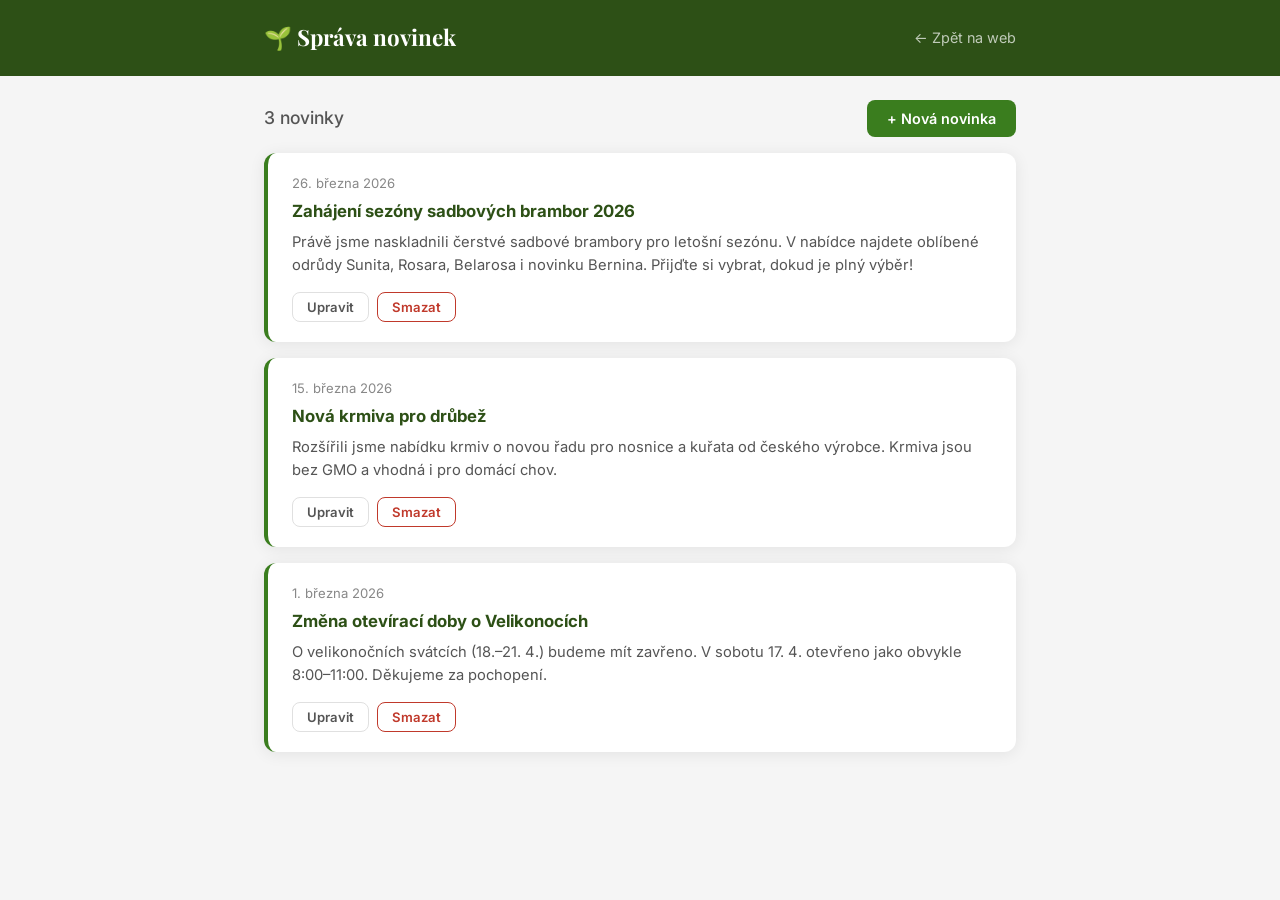
==== admin.html @ 7dfeac95 "Redakční systém novinek na samostatné admin stránce - Novinky se načítají z data.json (3 ukázkové) -" ====
<!DOCTYPE html>
<html lang="cs">
<head>
    <meta charset="UTF-8">
    <meta name="viewport" content="width=device-width, initial-scale=1.0">
    <title>Správa novinek – Mikroagra</title>
    <link rel="preconnect" href="https://fonts.googleapis.com">
    <link href="https://fonts.googleapis.com/css2?family=Inter:wght@400;500;600;700&family=Playfair+Display:wght@700&display=swap" rel="stylesheet">
    <style>
        *, *::before, *::after { margin: 0; padding: 0; box-sizing: border-box; }

        :root {
            --green-dark: #2d5016;
            --green: #3a7d1e;
            --green-light: #5fa33a;
            --green-pale: #e8f5e0;
            --red: #c0392b;
            --red-pale: #fde8e8;
            --text: #1a1a1a;
            --text-light: #555;
            --text-muted: #888;
            --white: #ffffff;
            --gray-bg: #f5f5f5;
            --border: #e0e0e0;
            --shadow: 0 2px 16px rgba(0,0,0,0.08);
            --radius: 12px;
            --radius-sm: 8px;
        }

        body {
            font-family: 'Inter', -apple-system, BlinkMacSystemFont, sans-serif;
            color: var(--text);
            line-height: 1.6;
            background: var(--gray-bg);
            min-height: 100vh;
        }

        /* ===== Header ===== */
        .admin-header {
            background: var(--green-dark);
            color: var(--white);
            padding: 20px 0;
        }

        .admin-header .container {
            display: flex;
            align-items: center;
            justify-content: space-between;
        }

        .admin-header h1 {
            font-family: 'Playfair Display', serif;
            font-size: 1.4rem;
            font-weight: 700;
        }

        .admin-header a {
            color: rgba(255,255,255,0.7);
            text-decoration: none;
            font-size: 0.9rem;
        }

        .admin-header a:hover { color: var(--white); }

        .container {
            max-width: 800px;
            margin: 0 auto;
            padding: 0 24px;
        }

        /* ===== Toolbar ===== */
        .toolbar {
            display: flex;
            justify-content: space-between;
            align-items: center;
            padding: 24px 0 16px;
        }

        .toolbar h2 {
            font-size: 1.1rem;
            color: var(--text-light);
            font-weight: 500;
        }

        /* ===== Buttons ===== */
        .btn {
            display: inline-flex;
            align-items: center;
            gap: 6px;
            padding: 10px 20px;
            border: none;
            border-radius: var(--radius-sm);
            font-size: 0.9rem;
            font-weight: 600;
            font-family: inherit;
            cursor: pointer;
            transition: all 0.2s;
        }

        .btn-primary {
            background: var(--green);
            color: var(--white);
        }

        .btn-primary:hover {
            background: var(--green-light);
        }

        .btn-sm {
            padding: 6px 14px;
            font-size: 0.82rem;
        }

        .btn-outline {
            background: transparent;
            border: 1px solid var(--border);
            color: var(--text-light);
        }

        .btn-outline:hover {
            border-color: var(--green);
            color: var(--green);
        }

        .btn-danger {
            background: transparent;
            border: 1px solid var(--red);
            color: var(--red);
        }

        .btn-danger:hover {
            background: var(--red);
            color: var(--white);
        }

        /* ===== Novinka card v seznamu ===== */
        .novinky-admin-list {
            display: flex;
            flex-direction: column;
            gap: 16px;
            padding-bottom: 40px;
        }

        .novinka-admin-card {
            background: var(--white);
            border-radius: var(--radius);
            padding: 20px 24px;
            box-shadow: var(--shadow);
            border-left: 4px solid var(--green);
        }

        .novinka-admin-card .meta {
            font-size: 0.82rem;
            color: var(--text-muted);
            margin-bottom: 4px;
        }

        .novinka-admin-card h3 {
            font-size: 1.05rem;
            color: var(--green-dark);
            margin-bottom: 6px;
        }

        .novinka-admin-card p {
            color: var(--text-light);
            font-size: 0.92rem;
            margin-bottom: 14px;
        }

        .novinka-admin-card .actions {
            display: flex;
            gap: 8px;
        }

        .empty-state {
            text-align: center;
            padding: 60px 20px;
            color: var(--text-muted);
            font-size: 0.95rem;
        }

        /* ===== Formulář (nová / upravit) ===== */
        .form-card {
            background: var(--white);
            border-radius: var(--radius);
            padding: 28px;
            box-shadow: var(--shadow);
            margin-bottom: 24px;
            display: none;
        }

        .form-card.visible { display: block; }

        .form-card h3 {
            font-family: 'Playfair Display', serif;
            color: var(--green-dark);
            font-size: 1.2rem;
            margin-bottom: 20px;
        }

        .field {
            margin-bottom: 16px;
        }

        .field label {
            display: block;
            font-size: 0.85rem;
            font-weight: 600;
            color: var(--text-light);
            margin-bottom: 6px;
        }

        .field input,
        .field textarea {
            width: 100%;
            padding: 10px 14px;
            border: 1px solid var(--border);
            border-radius: var(--radius-sm);
            font-size: 0.95rem;
            font-family: inherit;
            transition: border-color 0.2s;
        }

        .field input:focus,
        .field textarea:focus {
            outline: none;
            border-color: var(--green);
        }

        .field textarea {
            min-height: 100px;
            resize: vertical;
        }

        .form-actions {
            display: flex;
            gap: 10px;
            justify-content: flex-end;
            margin-top: 8px;
        }

        /* ===== Status zpráva ===== */
        .status-msg {
            position: fixed;
            bottom: 24px;
            left: 50%;
            transform: translateX(-50%);
            background: var(--green-dark);
            color: var(--white);
            padding: 12px 28px;
            border-radius: var(--radius);
            font-size: 0.9rem;
            font-weight: 500;
            box-shadow: 0 4px 20px rgba(0,0,0,0.2);
            opacity: 0;
            transition: opacity 0.3s;
            pointer-events: none;
        }

        .status-msg.show { opacity: 1; }

        @media (max-width: 640px) {
            .toolbar { flex-direction: column; gap: 12px; align-items: stretch; }
            .novinka-admin-card .actions { flex-wrap: wrap; }
        }
    </style>
</head>
<body>

<header class="admin-header">
    <div class="container">
        <h1>🌱 Správa novinek</h1>
        <a href="index.html">← Zpět na web</a>
    </div>
</header>

<main class="container">
    <div class="toolbar">
        <h2 id="countLabel"></h2>
        <button class="btn btn-primary" id="btnNew">+ Nová novinka</button>
    </div>

    <!-- Formulář pro vytvoření / úpravu -->
    <div class="form-card" id="formCard">
        <h3 id="formTitle">Nová novinka</h3>
        <div class="field">
            <label for="fDatum">Datum</label>
            <input type="date" id="fDatum">
        </div>
        <div class="field">
            <label for="fTitulek">Titulek</label>
            <input type="text" id="fTitulek" placeholder="Nadpis novinky">
        </div>
        <div class="field">
            <label for="fText">Text</label>
            <textarea id="fText" placeholder="Obsah novinky…"></textarea>
        </div>
        <div class="form-actions">
            <button class="btn btn-outline" id="btnCancel">Zrušit</button>
            <button class="btn btn-primary" id="btnSave">Uložit</button>
        </div>
    </div>

    <!-- Seznam novinek -->
    <div class="novinky-admin-list" id="list"></div>
</main>

<div class="status-msg" id="statusMsg"></div>

<script>
const DATA_FILE = 'data.json';
const STORAGE_KEY = 'mikroagra_data';
let data = null;
let editIndex = -1; // -1 = nová, >= 0 = editace

// ===== Inicializace =====
document.addEventListener('DOMContentLoaded', async () => {
    await loadData();
    renderList();

    document.getElementById('btnNew').addEventListener('click', openNew);
    document.getElementById('btnCancel').addEventListener('click', closeForm);
    document.getElementById('btnSave').addEventListener('click', saveForm);
});

// ===== Data =====
async function loadData() {
    // Zkusit localStorage
    const saved = localStorage.getItem(STORAGE_KEY);
    if (saved) {
        try { data = JSON.parse(saved); return; } catch {}
    }
    // Fallback: soubor
    try {
        const resp = await fetch(DATA_FILE + '?t=' + Date.now());
        data = await resp.json();
    } catch {
        data = { novinky: [] };
    }
}

function persist() {
    localStorage.setItem(STORAGE_KEY, JSON.stringify(data));
}

// ===== Vykreslení seznamu =====
function renderList() {
    const list = document.getElementById('list');
    const novinky = data.novinky || [];
    document.getElementById('countLabel').textContent =
        novinky.length === 0 ? 'Žádné novinky' :
        novinky.length === 1 ? '1 novinka' :
        novinky.length < 5 ? novinky.length + ' novinky' :
        novinky.length + ' novinek';

    if (novinky.length === 0) {
        list.innerHTML = '<div class="empty-state">Zatím žádné novinky. Přidejte první!</div>';
        return;
    }

    list.innerHTML = novinky.map((n, i) => `
        <div class="novinka-admin-card">
            <div class="meta">${formatDate(n.datum)}</div>
            <h3>${esc(n.titulek)}</h3>
            <p>${esc(n.text)}</p>
            <div class="actions">
                <button class="btn btn-sm btn-outline" onclick="openEdit(${i})">Upravit</button>
                <button class="btn btn-sm btn-danger" onclick="deleteNovinka(${i})">Smazat</button>
            </div>
        </div>
    `).join('');
}

// ===== Formulář =====
function openNew() {
    editIndex = -1;
    document.getElementById('formTitle').textContent = 'Nová novinka';
    document.getElementById('fDatum').value = new Date().toISOString().split('T')[0];
    document.getElementById('fTitulek').value = '';
    document.getElementById('fText').value = '';
    document.getElementById('formCard').classList.add('visible');
    document.getElementById('fTitulek').focus();
}

function openEdit(i) {
    editIndex = i;
    const n = data.novinky[i];
    document.getElementById('formTitle').textContent = 'Upravit novinku';
    document.getElementById('fDatum').value = n.datum;
    document.getElementById('fTitulek').value = n.titulek;
    document.getElementById('fText').value = n.text;
    document.getElementById('formCard').classList.add('visible');
    document.getElementById('fTitulek').focus();
}

function closeForm() {
    document.getElementById('formCard').classList.remove('visible');
    editIndex = -1;
}

function saveForm() {
    const datum = document.getElementById('fDatum').value;
    const titulek = document.getElementById('fTitulek').value.trim();
    const text = document.getElementById('fText').value.trim();

    if (!titulek) {
        document.getElementById('fTitulek').focus();
        return;
    }

    const novinka = { datum, titulek, text };

    if (editIndex >= 0) {
        data.novinky[editIndex] = novinka;
        showStatus('Novinka upravena');
    } else {
        data.novinky.unshift(novinka);
        showStatus('Novinka přidána');
    }

    persist();
    closeForm();
    renderList();
}

// ===== Smazání =====
function deleteNovinka(i) {
    const n = data.novinky[i];
    if (!confirm(`Smazat novinku „${n.titulek}"?`)) return;
    data.novinky.splice(i, 1);
    persist();
    renderList();
    showStatus('Novinka smazána');
}

// ===== Status =====
function showStatus(msg) {
    const el = document.getElementById('statusMsg');
    el.textContent = msg;
    el.classList.add('show');
    setTimeout(() => el.classList.remove('show'), 2500);
}

// ===== Pomocné =====
function formatDate(str) {
    try {
        return new Date(str + 'T00:00:00').toLocaleDateString('cs-CZ', {
            day: 'numeric', month: 'long', year: 'numeric'
        });
    } catch { return str; }
}

function esc(s) {
    const d = document.createElement('div');
    d.textContent = s;
    return d.innerHTML;
}
</script>
</body>
</html>
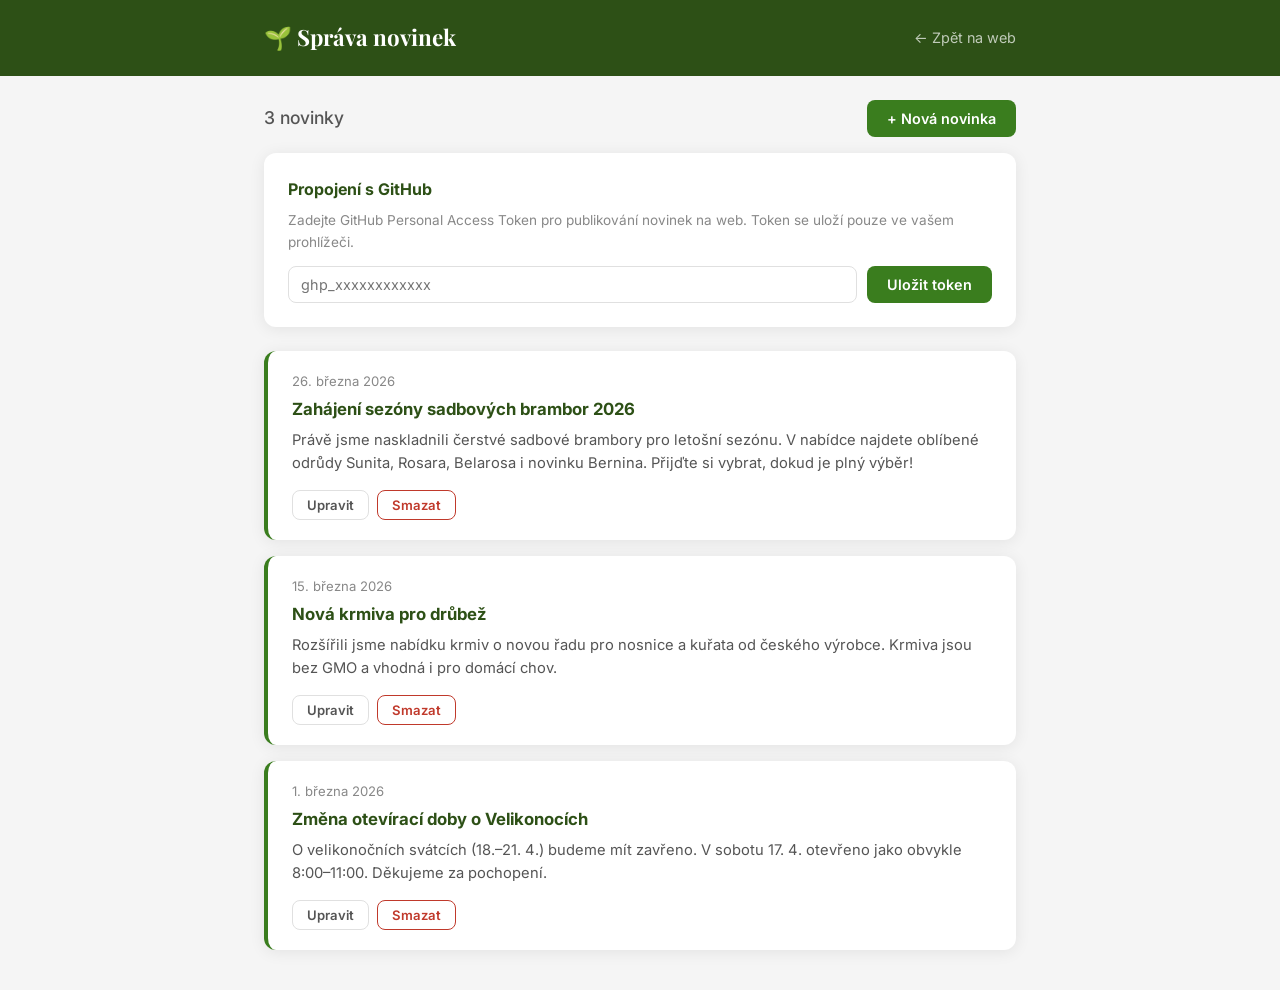
==== commit 994b24ba: "Publikování novinek přes GitHub API Admin stránka nyní umožňuje: - Uložit GitHub token (v prohlížeči" ====
--- a/admin.html
+++ b/admin.html
@@ -259,7 +259,76 @@
 
         .status-msg.show { opacity: 1; }
 
+        /* ===== Publish bar ===== */
+        .publish-bar {
+            background: var(--white);
+            border-radius: var(--radius);
+            box-shadow: var(--shadow);
+            padding: 20px 24px;
+            margin-bottom: 24px;
+            display: flex;
+            align-items: center;
+            justify-content: space-between;
+            gap: 16px;
+        }
+
+        .publish-bar p {
+            font-size: 0.88rem;
+            color: var(--text-light);
+        }
+
+        .btn-publish {
+            background: #2563eb;
+            color: var(--white);
+            white-space: nowrap;
+        }
+
+        .btn-publish:hover { background: #3b82f6; }
+        .btn-publish:disabled { opacity: 0.6; cursor: not-allowed; }
+
+        /* ===== Token setup ===== */
+        .token-setup {
+            background: var(--white);
+            border-radius: var(--radius);
+            box-shadow: var(--shadow);
+            padding: 24px;
+            margin-bottom: 24px;
+        }
+
+        .token-setup h3 {
+            font-size: 1rem;
+            color: var(--green-dark);
+            margin-bottom: 8px;
+        }
+
+        .token-setup p {
+            font-size: 0.85rem;
+            color: var(--text-muted);
+            margin-bottom: 12px;
+        }
+
+        .token-row {
+            display: flex;
+            gap: 10px;
+        }
+
+        .token-row input {
+            flex: 1;
+            padding: 8px 12px;
+            border: 1px solid var(--border);
+            border-radius: var(--radius-sm);
+            font-size: 0.9rem;
+            font-family: inherit;
+        }
+
+        .token-row input:focus {
+            outline: none;
+            border-color: var(--green);
+        }
+
         @media (max-width: 640px) {
+            .publish-bar { flex-direction: column; align-items: stretch; }
+            .token-row { flex-direction: column; }
             .toolbar { flex-direction: column; gap: 12px; align-items: stretch; }
             .novinka-admin-card .actions { flex-wrap: wrap; }
         }
@@ -278,6 +347,22 @@
     <div class="toolbar">
         <h2 id="countLabel"></h2>
         <button class="btn btn-primary" id="btnNew">+ Nová novinka</button>
+    </div>
+
+    <!-- GitHub token -->
+    <div class="token-setup" id="tokenSetup">
+        <h3>Propojení s GitHub</h3>
+        <p>Zadejte GitHub Personal Access Token pro publikování novinek na web. Token se uloží pouze ve vašem prohlížeči.</p>
+        <div class="token-row">
+            <input type="password" id="tokenInput" placeholder="ghp_xxxxxxxxxxxx">
+            <button class="btn btn-primary" id="btnTokenSave">Uložit token</button>
+        </div>
+    </div>
+
+    <!-- Publikovat -->
+    <div class="publish-bar" id="publishBar" style="display:none">
+        <p id="publishStatus">Změny budou po publikování viditelné pro všechny návštěvníky.</p>
+        <button class="btn btn-publish" id="btnPublish">Publikovat na web</button>
     </div>
 
     <!-- Formulář pro vytvoření / úpravu -->
@@ -308,28 +393,73 @@
 <div class="status-msg" id="statusMsg"></div>
 
 <script>
+const GITHUB_OWNER = 'vojtagabros';
+const GITHUB_REPO = 'Mikroagra';
 const DATA_FILE = 'data.json';
 const STORAGE_KEY = 'mikroagra_data';
+const TOKEN_KEY = 'mikroagra_gh_token';
+
 let data = null;
-let editIndex = -1; // -1 = nová, >= 0 = editace
+let editIndex = -1;
 
 // ===== Inicializace =====
 document.addEventListener('DOMContentLoaded', async () => {
+    setupToken();
     await loadData();
     renderList();
 
     document.getElementById('btnNew').addEventListener('click', openNew);
     document.getElementById('btnCancel').addEventListener('click', closeForm);
     document.getElementById('btnSave').addEventListener('click', saveForm);
+    document.getElementById('btnPublish').addEventListener('click', publish);
 });
+
+// ===== Token =====
+function setupToken() {
+    const saved = localStorage.getItem(TOKEN_KEY);
+    if (saved) {
+        showPublishBar();
+    }
+    document.getElementById('btnTokenSave').addEventListener('click', () => {
+        const token = document.getElementById('tokenInput').value.trim();
+        if (!token) return;
+        localStorage.setItem(TOKEN_KEY, token);
+        showPublishBar();
+        showStatus('Token uložen');
+    });
+}
+
+function showPublishBar() {
+    document.getElementById('tokenSetup').style.display = 'none';
+    document.getElementById('publishBar').style.display = 'flex';
+}
 
 // ===== Data =====
 async function loadData() {
-    // Zkusit localStorage
+    // Vždy načíst aktuální stav z GitHubu (pokud máme token)
+    const token = localStorage.getItem(TOKEN_KEY);
+    if (token) {
+        try {
+            const resp = await fetch(
+                `https://api.github.com/repos/${GITHUB_OWNER}/${GITHUB_REPO}/contents/${DATA_FILE}`,
+                { headers: { 'Authorization': `token ${token}` } }
+            );
+            if (resp.ok) {
+                const info = await resp.json();
+                const content = decodeURIComponent(escape(atob(info.content)));
+                data = JSON.parse(content);
+                localStorage.setItem(STORAGE_KEY, JSON.stringify(data));
+                return;
+            }
+        } catch {}
+    }
+
+    // Fallback: localStorage
     const saved = localStorage.getItem(STORAGE_KEY);
     if (saved) {
         try { data = JSON.parse(saved); return; } catch {}
     }
+
     // Fallback: soubor
     try {
         const resp = await fetch(DATA_FILE + '?t=' + Date.now());
@@ -341,6 +471,65 @@
 
 function persist() {
     localStorage.setItem(STORAGE_KEY, JSON.stringify(data));
+}
+
+// ===== Publikování na GitHub =====
+async function publish() {
+    const token = localStorage.getItem(TOKEN_KEY);
+    if (!token) { showStatus('Nejdříve zadejte GitHub token'); return; }
+
+    const btn = document.getElementById('btnPublish');
+    const statusEl = document.getElementById('publishStatus');
+    btn.disabled = true;
+    btn.textContent = 'Publikuji…';
+
+    try {
+        // Získat SHA aktuálního souboru
+        const getResp = await fetch(
+            `https://api.github.com/repos/${GITHUB_OWNER}/${GITHUB_REPO}/contents/${DATA_FILE}`,
+            { headers: { 'Authorization': `token ${token}` } }
+        );
+
+        if (!getResp.ok) {
+            if (getResp.status === 401) {
+                localStorage.removeItem(TOKEN_KEY);
+                document.getElementById('tokenSetup').style.display = 'block';
+                document.getElementById('publishBar').style.display = 'none';
+                throw new Error('Neplatný token – zadejte nový');
+            }
+            throw new Error('Nepodařilo se načíst soubor z GitHubu');
+        }
+
+        const fileInfo = await getResp.json();
+        const content = btoa(unescape(encodeURIComponent(JSON.stringify(data, null, 2) + '\n')));
+
+        // Commitnout nový obsah
+        const putResp = await fetch(
+            `https://api.github.com/repos/${GITHUB_OWNER}/${GITHUB_REPO}/contents/${DATA_FILE}`,
+            {
+                method: 'PUT',
+                headers: {
+                    'Authorization': `token ${token}`,
+                    'Content-Type': 'application/json'
+                },
+                body: JSON.stringify({
+                    message: 'Aktualizace novinek z redakce',
+                    content: content,
+                    sha: fileInfo.sha
+                })
+            }
+        );
+
+        if (!putResp.ok) throw new Error('Nepodařilo se uložit');
+
+        showStatus('Publikováno! Změny budou na webu za cca 1 minutu.');
+        statusEl.textContent = 'Poslední publikace: právě teď';
+    } catch (e) {
+        showStatus('Chyba: ' + e.message);
+    } finally {
+        btn.disabled = false;
+        btn.textContent = 'Publikovat na web';
+    }
 }
 
 // ===== Vykreslení seznamu =====
@@ -412,10 +601,10 @@
 
     if (editIndex >= 0) {
         data.novinky[editIndex] = novinka;
-        showStatus('Novinka upravena');
+        showStatus('Novinka upravena – nezapomeňte publikovat');
     } else {
         data.novinky.unshift(novinka);
-        showStatus('Novinka přidána');
+        showStatus('Novinka přidána – nezapomeňte publikovat');
     }
 
     persist();
@@ -430,7 +619,7 @@
     data.novinky.splice(i, 1);
     persist();
     renderList();
-    showStatus('Novinka smazána');
+    showStatus('Novinka smazána – nezapomeňte publikovat');
 }
 
 // ===== Status =====
@@ -438,7 +627,7 @@
     const el = document.getElementById('statusMsg');
     el.textContent = msg;
     el.classList.add('show');
-    setTimeout(() => el.classList.remove('show'), 2500);
+    setTimeout(() => el.classList.remove('show'), 3000);
 }
 
 // ===== Pomocné =====
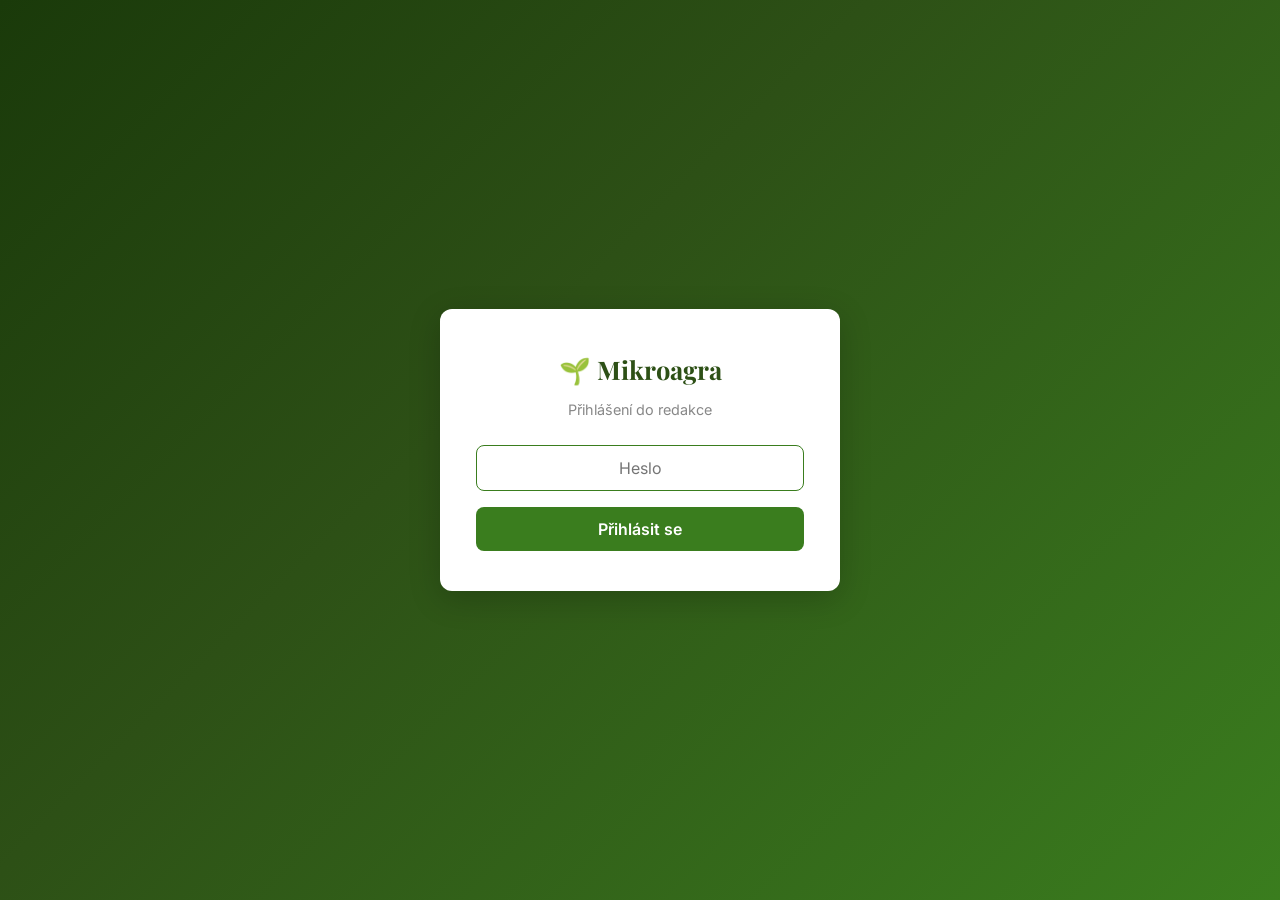
==== commit a1895502: "Přihlašovací obrazovka pro admin s heslem - Při otevření admin.html se zobrazí login screen - Heslo " ====
--- a/admin.html
+++ b/admin.html
@@ -326,15 +326,95 @@
             border-color: var(--green);
         }
 
+        /* ===== Login screen ===== */
+        .login-screen {
+            min-height: 100vh;
+            display: flex;
+            align-items: center;
+            justify-content: center;
+            background: linear-gradient(135deg, #1a3a0a 0%, #2d5016 40%, #3a7d1e 100%);
+        }
+
+        .login-box {
+            background: var(--white);
+            border-radius: var(--radius);
+            padding: 40px 36px;
+            max-width: 400px;
+            width: 100%;
+            box-shadow: 0 8px 32px rgba(0,0,0,0.2);
+            text-align: center;
+        }
+
+        .login-box h1 {
+            font-family: 'Playfair Display', serif;
+            color: var(--green-dark);
+            font-size: 1.6rem;
+            margin-bottom: 8px;
+        }
+
+        .login-box p {
+            color: var(--text-muted);
+            font-size: 0.9rem;
+            margin-bottom: 24px;
+        }
+
+        .login-box input {
+            width: 100%;
+            padding: 12px 16px;
+            border: 1px solid var(--border);
+            border-radius: var(--radius-sm);
+            font-size: 1rem;
+            font-family: inherit;
+            margin-bottom: 16px;
+            text-align: center;
+        }
+
+        .login-box input:focus {
+            outline: none;
+            border-color: var(--green);
+        }
+
+        .login-box .btn {
+            width: 100%;
+            justify-content: center;
+            padding: 12px;
+            font-size: 1rem;
+        }
+
+        .login-error {
+            color: var(--red);
+            font-size: 0.85rem;
+            margin-bottom: 12px;
+            display: none;
+        }
+
+        .app-content { display: none; }
+        .app-content.visible { display: block; }
+
         @media (max-width: 640px) {
             .publish-bar { flex-direction: column; align-items: stretch; }
             .token-row { flex-direction: column; }
             .toolbar { flex-direction: column; gap: 12px; align-items: stretch; }
             .novinka-admin-card .actions { flex-wrap: wrap; }
+            .login-box { margin: 0 16px; padding: 32px 24px; }
         }
     </style>
 </head>
 <body>
+
+<!-- Přihlášení -->
+<div class="login-screen" id="loginScreen">
+    <div class="login-box">
+        <h1>🌱 Mikroagra</h1>
+        <p>Přihlášení do redakce</p>
+        <div class="login-error" id="loginError">Nesprávné heslo</div>
+        <input type="password" id="loginPassword" placeholder="Heslo" autofocus>
+        <button class="btn btn-primary" id="btnLogin">Přihlásit se</button>
+    </div>
+</div>
+
+<!-- Aplikace (skrytá do přihlášení) -->
+<div class="app-content" id="appContent">
 
 <header class="admin-header">
     <div class="container">
@@ -390,6 +470,8 @@
     <div class="novinky-admin-list" id="list"></div>
 </main>
 
+</div><!-- /app-content -->
+
 <div class="status-msg" id="statusMsg"></div>
 
 <script>
@@ -398,12 +480,59 @@
 const DATA_FILE = 'data.json';
 const STORAGE_KEY = 'mikroagra_data';
 const TOKEN_KEY = 'mikroagra_gh_token';
+const PASSWORD_HASH = '6de8ead8f2590b0437f137eafa3c03d145952e32bfe54a0525eb9371f72053f1';
+const SESSION_KEY = 'mikroagra_session';
 
 let data = null;
 let editIndex = -1;
 
 // ===== Inicializace =====
 document.addEventListener('DOMContentLoaded', async () => {
+    // Zkontrolovat session
+    if (sessionStorage.getItem(SESSION_KEY) === '1') {
+        await initApp();
+    } else {
+        setupLogin();
+    }
+});
+
+// ===== Login =====
+function setupLogin() {
+    const input = document.getElementById('loginPassword');
+    const btn = document.getElementById('btnLogin');
+    const error = document.getElementById('loginError');
+
+    async function tryLogin() {
+        const password = input.value;
+        const hash = await sha256(password);
+        if (hash === PASSWORD_HASH) {
+            sessionStorage.setItem(SESSION_KEY, '1');
+            document.getElementById('loginScreen').style.display = 'none';
+            await initApp();
+        } else {
+            error.style.display = 'block';
+            input.value = '';
+            input.focus();
+        }
+    }
+
+    btn.addEventListener('click', tryLogin);
+    input.addEventListener('keydown', (e) => {
+        if (e.key === 'Enter') tryLogin();
+        error.style.display = 'none';
+    });
+}
+
+async function sha256(text) {
+    const data = new TextEncoder().encode(text);
+    const hashBuffer = await crypto.subtle.digest('SHA-256', data);
+    return Array.from(new Uint8Array(hashBuffer)).map(b => b.toString(16).padStart(2, '0')).join('');
+}
+
+async function initApp() {
+    document.getElementById('loginScreen').style.display = 'none';
+    document.getElementById('appContent').classList.add('visible');
+
     setupToken();
     await loadData();
     renderList();
@@ -412,7 +541,7 @@
     document.getElementById('btnCancel').addEventListener('click', closeForm);
     document.getElementById('btnSave').addEventListener('click', saveForm);
     document.getElementById('btnPublish').addEventListener('click', publish);
-});
+}
 
 // ===== Token =====
 function setupToken() {
@@ -497,7 +626,8 @@
                 document.getElementById('publishBar').style.display = 'none';
                 throw new Error('Neplatný token – zadejte nový');
             }
-            throw new Error('Nepodařilo se načíst soubor z GitHubu');
+            const err = await getResp.json().catch(() => ({}));
+            throw new Error(`GitHub: ${getResp.status} – ${err.message || 'nepodařilo se načíst soubor'}`);
         }
 
         const fileInfo = await getResp.json();
@@ -520,7 +650,10 @@
             }
         );
 
-        if (!putResp.ok) throw new Error('Nepodařilo se uložit');
+        if (!putResp.ok) {
+            const err = await putResp.json().catch(() => ({}));
+            throw new Error(`GitHub: ${putResp.status} – ${err.message || 'neznámá chyba'}`);
+        }
 
         showStatus('Publikováno! Změny budou na webu za cca 1 minutu.');
         statusEl.textContent = 'Poslední publikace: právě teď';
